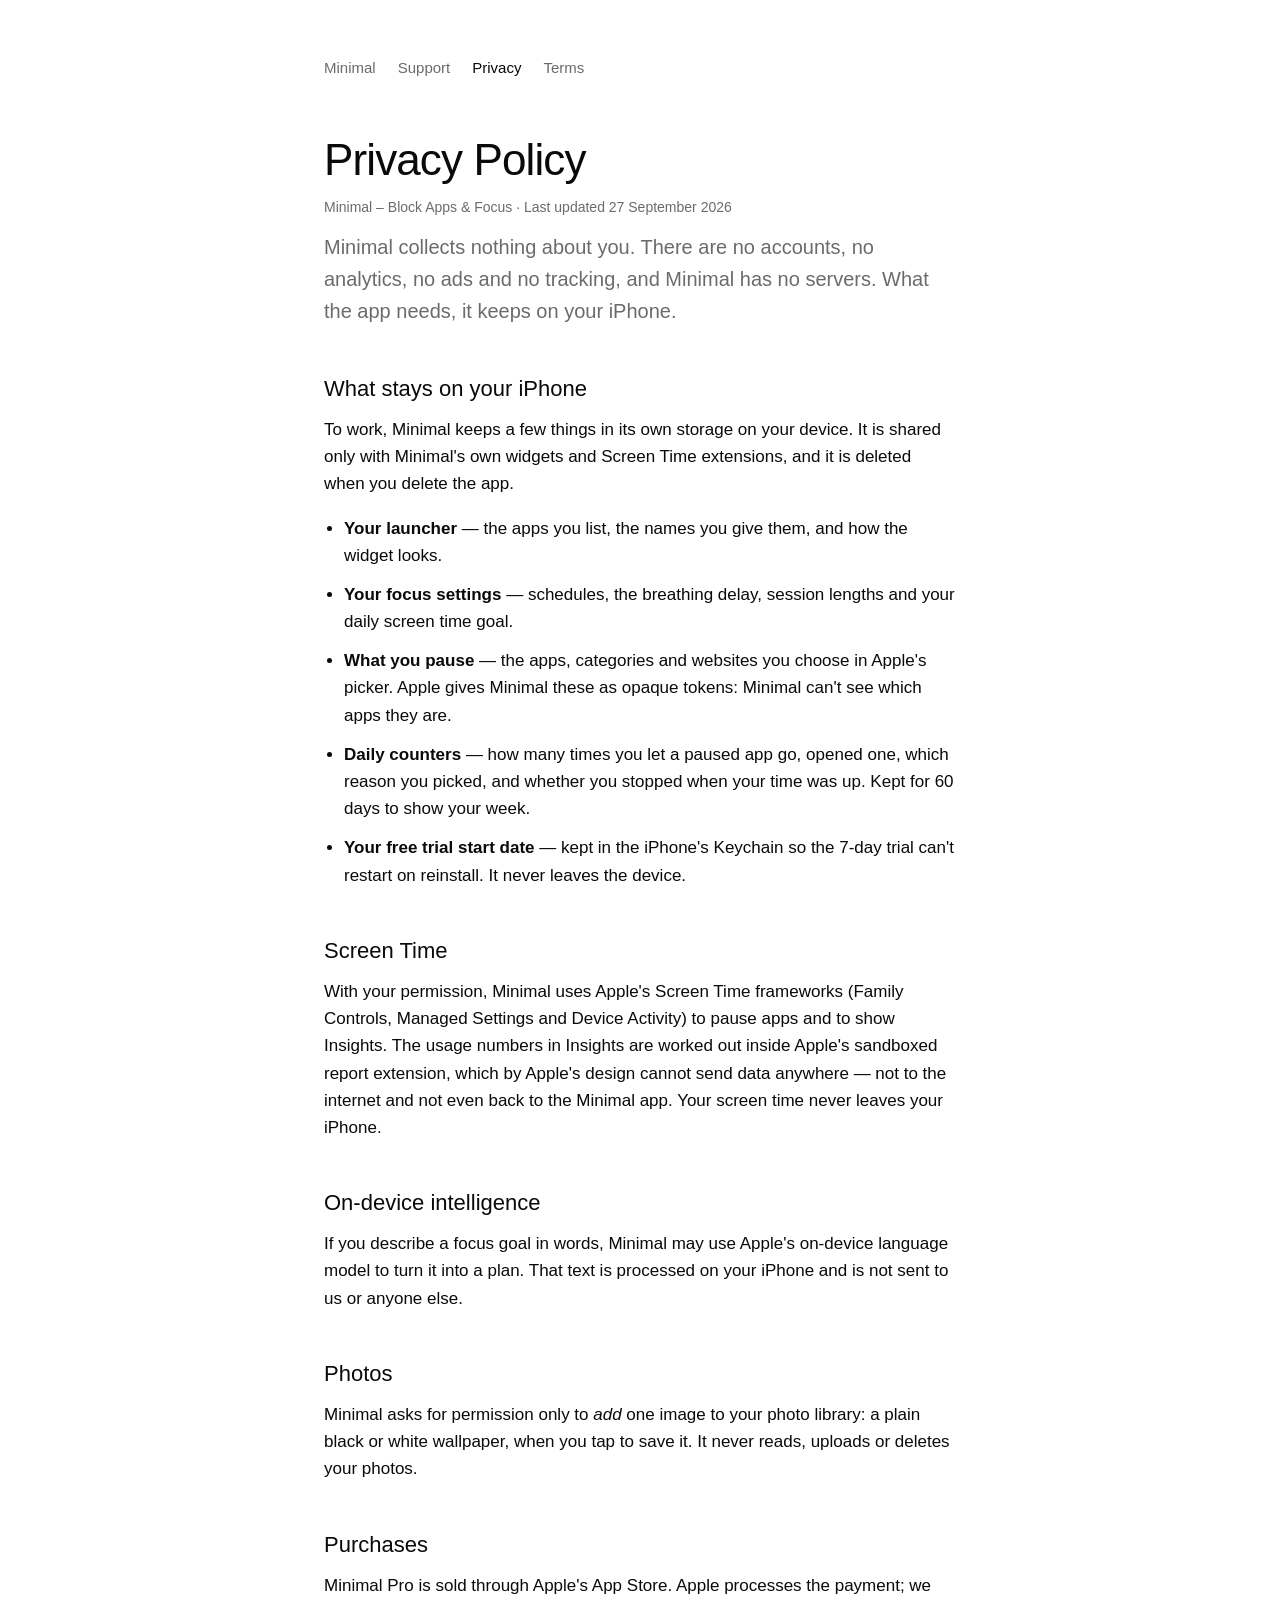
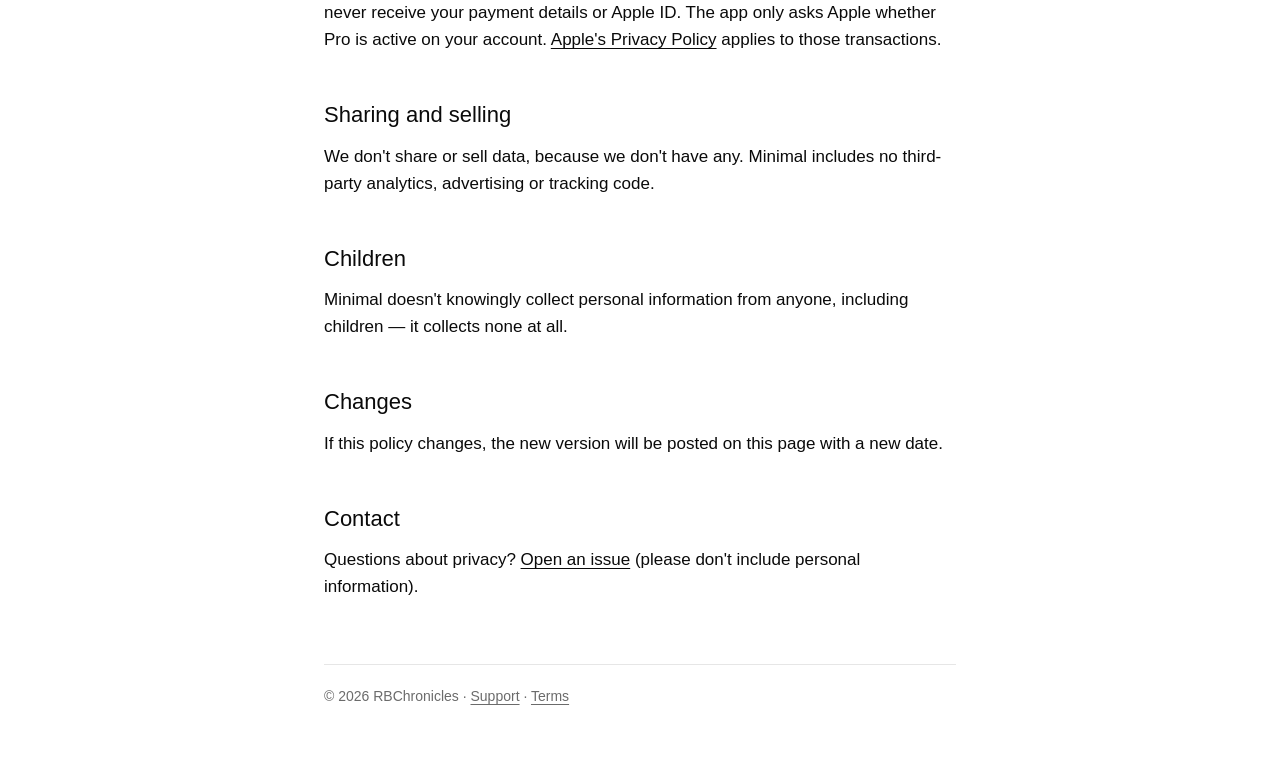
==== privacy/index.html @ 866bea7d "Support site: home, support, privacy policy and terms for Minimal Plain HTML served by GitHub Pages " ====
<!doctype html>
<html lang="en">
<head>
  <meta charset="utf-8">
  <meta name="viewport" content="width=device-width, initial-scale=1">
  <meta name="color-scheme" content="light dark">
  <title>Privacy Policy – Minimal</title>
  <meta name="description" content="Minimal collects no personal data. No accounts, no analytics, no ads, no tracking.">
  <link rel="stylesheet" href="../assets/style.css">
</head>
<body>
  <main>
    <nav>
      <a href="../">Minimal</a>
      <a href="../support/">Support</a>
      <a href="./" aria-current="page">Privacy</a>
      <a href="../terms/">Terms</a>
    </nav>

    <h1>Privacy Policy</h1>
    <p class="meta">Minimal – Block Apps &amp; Focus · Last updated 27 September 2026</p>

    <p class="lead">Minimal collects nothing about you. There are no accounts, no analytics, no ads and no tracking, and Minimal has no servers. What the app needs, it keeps on your iPhone.</p>

    <h2>What stays on your iPhone</h2>
    <p>To work, Minimal keeps a few things in its own storage on your device. It is shared only with Minimal's own widgets and Screen Time extensions, and it is deleted when you delete the app.</p>
    <ul>
      <li><strong>Your launcher</strong> — the apps you list, the names you give them, and how the widget looks.</li>
      <li><strong>Your focus settings</strong> — schedules, the breathing delay, session lengths and your daily screen time goal.</li>
      <li><strong>What you pause</strong> — the apps, categories and websites you choose in Apple's picker. Apple gives Minimal these as opaque tokens: Minimal can't see which apps they are.</li>
      <li><strong>Daily counters</strong> — how many times you let a paused app go, opened one, which reason you picked, and whether you stopped when your time was up. Kept for 60 days to show your week.</li>
      <li><strong>Your free trial start date</strong> — kept in the iPhone's Keychain so the 7-day trial can't restart on reinstall. It never leaves the device.</li>
    </ul>

    <h2>Screen Time</h2>
    <p>With your permission, Minimal uses Apple's Screen Time frameworks (Family Controls, Managed Settings and Device Activity) to pause apps and to show Insights. The usage numbers in Insights are worked out inside Apple's sandboxed report extension, which by Apple's design cannot send data anywhere — not to the internet and not even back to the Minimal app. Your screen time never leaves your iPhone.</p>

    <h2>On-device intelligence</h2>
    <p>If you describe a focus goal in words, Minimal may use Apple's on-device language model to turn it into a plan. That text is processed on your iPhone and is not sent to us or anyone else.</p>

    <h2>Photos</h2>
    <p>Minimal asks for permission only to <em>add</em> one image to your photo library: a plain black or white wallpaper, when you tap to save it. It never reads, uploads or deletes your photos.</p>

    <h2>Purchases</h2>
    <p>Minimal Pro is sold through Apple's App Store. Apple processes the payment; we never receive your payment details or Apple ID. The app only asks Apple whether Pro is active on your account. <a href="https://www.apple.com/legal/privacy/">Apple's Privacy Policy</a> applies to those transactions.</p>

    <h2>Sharing and selling</h2>
    <p>We don't share or sell data, because we don't have any. Minimal includes no third-party analytics, advertising or tracking code.</p>

    <h2>Children</h2>
    <p>Minimal doesn't knowingly collect personal information from anyone, including children — it collects none at all.</p>

    <h2>Changes</h2>
    <p>If this policy changes, the new version will be posted on this page with a new date.</p>

    <h2>Contact</h2>
    <p>Questions about privacy? <a href="https://github.com/RaghavaNaidu46/minimal/issues">Open an issue</a> (please don't include personal information).</p>

    <footer>© 2026 RBChronicles · <a href="../support/">Support</a> · <a href="../terms/">Terms</a></footer>
  </main>
</body>
</html>
---- assets/style.css ----
:root {
  --bg: #ffffff;
  --text: #0a0a0a;
  --muted: #6b6b6b;
  --rule: #e6e6e6;
  --link: #0a0a0a;
}

@media (prefers-color-scheme: dark) {
  :root {
    --bg: #000000;
    --text: #f5f5f5;
    --muted: #8e8e8e;
    --rule: #262626;
    --link: #f5f5f5;
  }
}

* { box-sizing: border-box; }

html { -webkit-text-size-adjust: 100%; }

body {
  margin: 0;
  background: var(--bg);
  color: var(--text);
  font: 17px/1.6 -apple-system, BlinkMacSystemFont, "SF Pro Text", "Helvetica Neue", Arial, sans-serif;
}

main {
  max-width: 680px;
  margin: 0 auto;
  padding: 56px 24px 72px;
}

nav {
  display: flex;
  flex-wrap: wrap;
  gap: 6px 22px;
  margin-bottom: 56px;
  font-size: 15px;
}

nav a { color: var(--muted); text-decoration: none; }
nav a[aria-current="page"], nav a:hover { color: var(--text); }

h1 {
  font-size: 44px;
  font-weight: 200;
  letter-spacing: -0.02em;
  line-height: 1.1;
  margin: 0 0 12px;
}

h2 {
  font-size: 22px;
  font-weight: 400;
  margin: 44px 0 10px;
}

h3 {
  font-size: 17px;
  font-weight: 600;
  margin: 28px 0 6px;
}

p, li { margin: 0 0 12px; }
ul { padding-left: 20px; }

a { color: var(--link); text-underline-offset: 3px; }

.lead { font-size: 20px; font-weight: 300; color: var(--muted); margin-bottom: 36px; }
.meta { font-size: 14px; color: var(--muted); }

.links {
  list-style: none;
  padding: 0;
  margin: 40px 0 0;
  border-top: 1px solid var(--rule);
}

.links li { margin: 0; border-bottom: 1px solid var(--rule); }

.links a {
  display: flex;
  justify-content: space-between;
  padding: 18px 0;
  font-size: 22px;
  font-weight: 300;
  text-decoration: none;
}

.links a span { color: var(--muted); }

footer {
  margin-top: 64px;
  padding-top: 20px;
  border-top: 1px solid var(--rule);
  font-size: 14px;
  color: var(--muted);
}

footer a { color: var(--muted); }
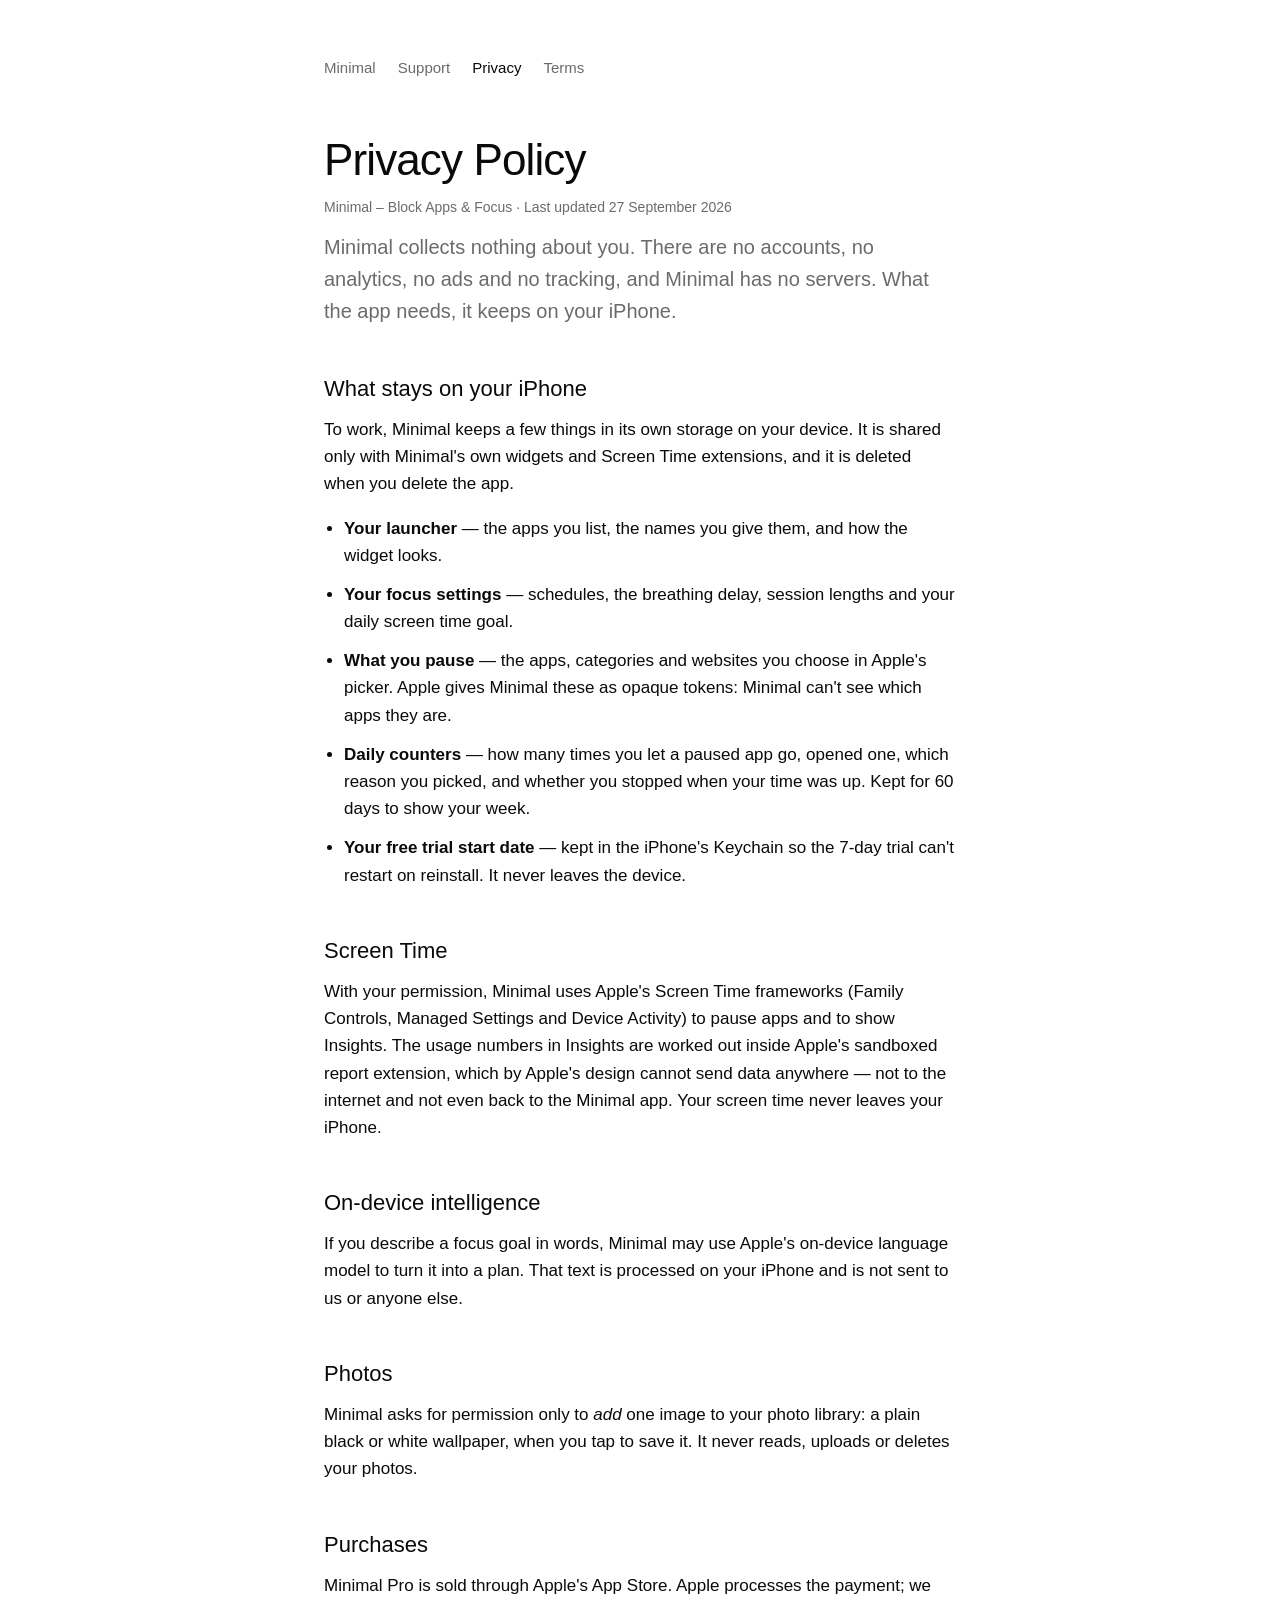
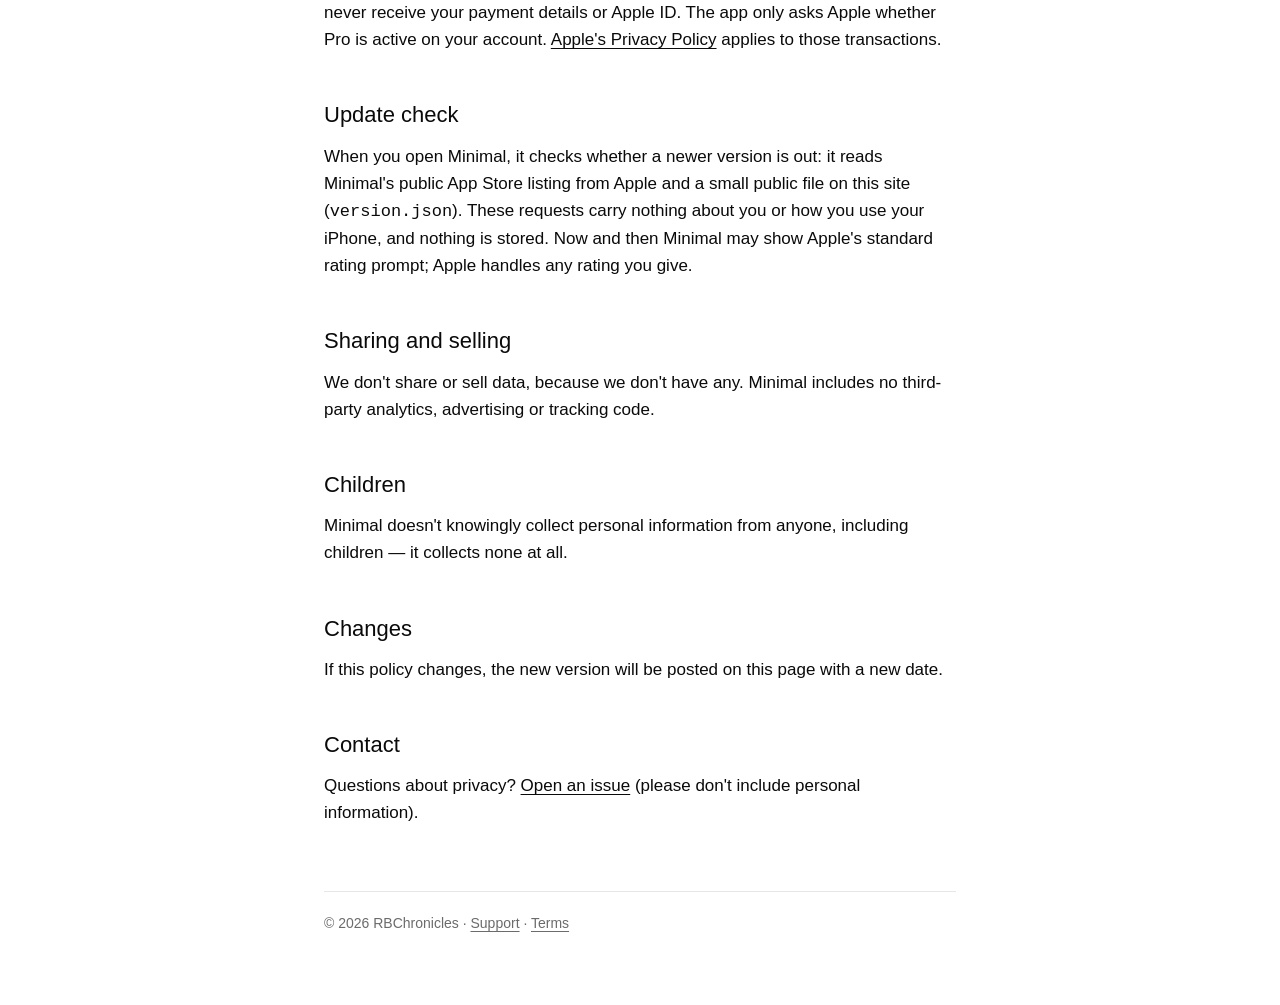
==== commit f8251d4e: "Add version.json for the app's update check - version.json: minimumForcedVersion + appStoreURL, read" ====
--- a/privacy/index.html
+++ b/privacy/index.html
@@ -44,6 +44,9 @@
     <h2>Purchases</h2>
     <p>Minimal Pro is sold through Apple's App Store. Apple processes the payment; we never receive your payment details or Apple ID. The app only asks Apple whether Pro is active on your account. <a href="https://www.apple.com/legal/privacy/">Apple's Privacy Policy</a> applies to those transactions.</p>
 
+    <h2>Update check</h2>
+    <p>When you open Minimal, it checks whether a newer version is out: it reads Minimal's public App Store listing from Apple and a small public file on this site (<code>version.json</code>). These requests carry nothing about you or how you use your iPhone, and nothing is stored. Now and then Minimal may show Apple's standard rating prompt; Apple handles any rating you give.</p>
+
     <h2>Sharing and selling</h2>
     <p>We don't share or sell data, because we don't have any. Minimal includes no third-party analytics, advertising or tracking code.</p>
 
